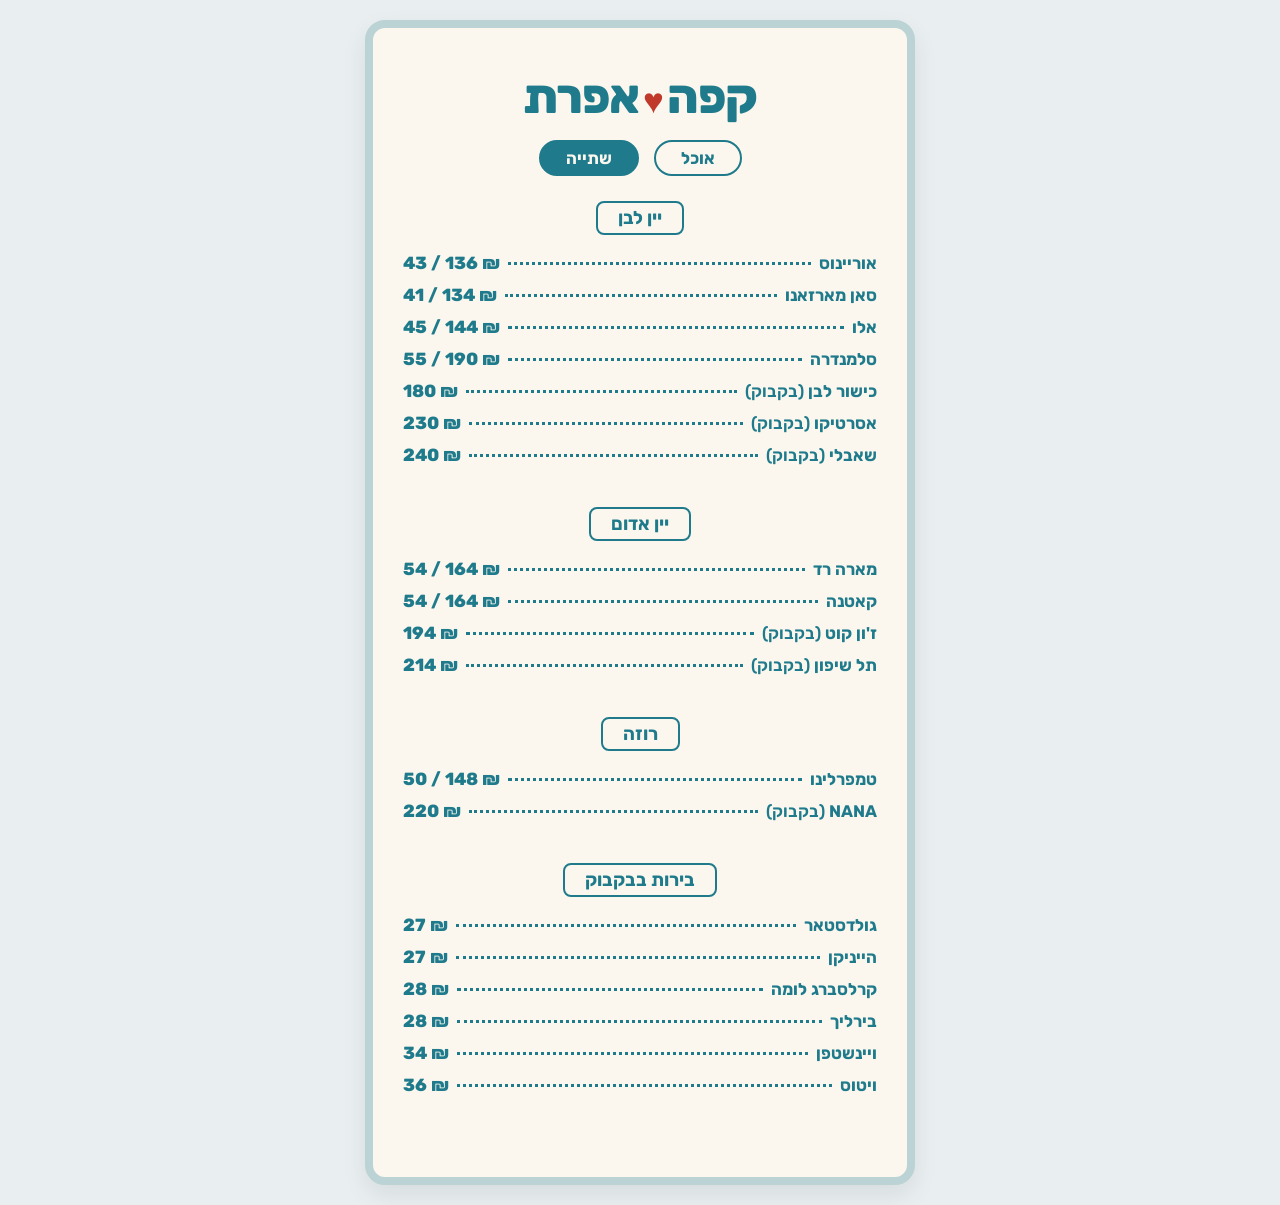
==== drinks.html @ 290d0ab4 "Basic menu" ====
<!DOCTYPE html>
<html lang="he" dir="rtl">
<head>
    <meta charset="UTF-8">
    <meta name="viewport" content="width=device-width, initial-scale=1.0">
    <title>קפה אפרת - תפריט שתייה</title>
    <link rel="stylesheet" href="style.css">
    <link rel="preconnect" href="https://fonts.googleapis.com">
    <link rel="preconnect" href="https://fonts.gstatic.com" crossorigin>
    <link href="https://fonts.googleapis.com/css2?family=Rubik:wght@400;600;700;800&display=swap" rel="stylesheet">
</head>
<body>

<div class="menu-card">
    <header class="header">
        <h1 class="logo">קפה<span class="heart">♥</span>אפרת</h1>
        <!-- סרגל ניווט בין הדפים -->
        <nav class="menu-nav">
            <a href="index.html" class="nav-btn">אוכל</a>
            <a href="drinks.html" class="nav-btn active">שתייה</a>
        </nav>
    </header>

    <main class="menu-content">

        <!-- קטגוריה: יין לבן -->
        <section class="section">
            <div class="category-badge">יין לבן</div>
            <div class="menu-item">
                <span class="item-name">אוריינוס</span>
                <span class="dots"></span>
                <span class="price">43 / 136 ₪</span>
            </div>
            <div class="menu-item">
                <span class="item-name">סאן מארזאנו</span>
                <span class="dots"></span>
                <span class="price">41 / 134 ₪</span>
            </div>
            <div class="menu-item">
                <span class="item-name">אלו</span>
                <span class="dots"></span>
                <span class="price">45 / 144 ₪</span>
            </div>
            <div class="menu-item">
                <span class="item-name">סלמנדרה</span>
                <span class="dots"></span>
                <span class="price">55 / 190 ₪</span>
            </div>
            <div class="menu-item">
                <span class="item-name">כישור לבן <span class="desc">(בקבוק)</span></span>
                <span class="dots"></span>
                <span class="price">180 ₪</span>
            </div>
            <div class="menu-item">
                <span class="item-name">אסרטיקו <span class="desc">(בקבוק)</span></span>
                <span class="dots"></span>
                <span class="price">230 ₪</span>
            </div>
            <div class="menu-item">
                <span class="item-name">שאבלי <span class="desc">(בקבוק)</span></span>
                <span class="dots"></span>
                <span class="price">240 ₪</span>
            </div>
        </section>

        <!-- קטגוריה: יין אדום -->
        <section class="section">
            <div class="category-badge">יין אדום</div>
            <div class="menu-item">
                <span class="item-name">מארה רד</span>
                <span class="dots"></span>
                <span class="price">54 / 164 ₪</span>
            </div>
            <div class="menu-item">
                <span class="item-name">קאטנה</span>
                <span class="dots"></span>
                <span class="price">54 / 164 ₪</span>
            </div>
            <div class="menu-item">
                <span class="item-name">ז'ון קוט <span class="desc">(בקבוק)</span></span>
                <span class="dots"></span>
                <span class="price">194 ₪</span>
            </div>
            <div class="menu-item">
                <span class="item-name">תל שיפון <span class="desc">(בקבוק)</span></span>
                <span class="dots"></span>
                <span class="price">214 ₪</span>
            </div>
        </section>

        <!-- קטגוריה: רוזה -->
        <section class="section">
            <div class="category-badge">רוזה</div>
            <div class="menu-item">
                <span class="item-name">טמפרלינו</span>
                <span class="dots"></span>
                <span class="price">50 / 148 ₪</span>
            </div>
            <div class="menu-item">
                <span class="item-name">NANA <span class="desc">(בקבוק)</span></span>
                <span class="dots"></span>
                <span class="price">220 ₪</span>
            </div>
        </section>

        <!-- קטגוריה: בירות בבקבוק -->
        <section class="section">
            <div class="category-badge">בירות בבקבוק</div>
            <div class="menu-item">
                <span class="item-name">גולדסטאר</span>
                <span class="dots"></span>
                <span class="price">27 ₪</span>
            </div>
            <div class="menu-item">
                <span class="item-name">הייניקן</span>
                <span class="dots"></span>
                <span class="price">27 ₪</span>
            </div>
            <div class="menu-item">
                <span class="item-name">קרלסברג לומה</span>
                <span class="dots"></span>
                <span class="price">28 ₪</span>
            </div>
            <div class="menu-item">
                <span class="item-name">בירליך</span>
                <span class="dots"></span>
                <span class="price">28 ₪</span>
            </div>
            <div class="menu-item">
                <span class="item-name">ויינשטפן</span>
                <span class="dots"></span>
                <span class="price">34 ₪</span>
            </div>
            <div class="menu-item">
                <span class="item-name">ויטוס</span>
                <span class="dots"></span>
                <span class="price">36 ₪</span>
            </div>
        </section>

    </main>
</div>

<script src="script.js"></script>
</body>
</html>
---- style.css ----
:root {
    --primary-teal: #1f7b8c;
    --heart-red: #c0392b;
    --bg-cream: #fbf7ee;
    --text-dark: #1f7b8c;
    --card-border: #bcd3d6;
}

* {
    box-sizing: border-box;
    margin: 0;
    padding: 0;
}

body {
    font-family: 'Rubik', sans-serif;
    background-color: #e9eff1;
    display: flex;
    justify-content: center;
    align-items: center;
    min-height: 100vh;
    padding: 20px 10px;
}

.menu-card {
    background-color: var(--bg-cream);
    width: 100%;
    max-width: 550px;
    padding: 40px 30px;
    border-radius: 20px;
    border: 8px solid var(--card-border);
    box-shadow: 0 10px 25px rgba(0, 0, 0, 0.08);
    position: relative;
}

.header {
    text-align: center;
    margin-bottom: 25px;
}

.logo {
    color: var(--primary-teal);
    font-size: 3rem;
    font-weight: 800;
    letter-spacing: -1px;
    margin-bottom: 15px;
}

.logo .heart {
    color: var(--heart-red);
    margin: 0 4px;
    font-size: 2.2rem;
    vertical-align: middle;
}

/* סרגל ניווט תפריטים */
.menu-nav {
    display: flex;
    justify-content: center;
    gap: 15px;
    margin-bottom: 10px;
}

.nav-btn {
    text-decoration: none;
    color: var(--primary-teal);
    border: 2px solid var(--primary-teal);
    padding: 6px 25px;
    border-radius: 20px;
    font-weight: 700;
    font-size: 1.05rem;
    transition: all 0.2s ease;
}

.nav-btn.active, .nav-btn:hover {
    background-color: var(--primary-teal);
    color: var(--bg-cream);
}

.section {
    display: flex;
    flex-direction: column;
    align-items: center;
    margin-bottom: 30px;
}

.category-badge {
    border: 2px solid var(--primary-teal);
    color: var(--primary-teal);
    font-weight: 700;
    font-size: 1.15rem;
    padding: 4px 20px;
    border-radius: 8px;
    text-align: center;
    margin-bottom: 18px;
    background-color: transparent;
    line-height: 1.2;
}

.menu-item {
    width: 100%;
    display: flex;
    align-items: baseline;
    margin-bottom: 12px;
    font-size: 1.05rem;
    color: var(--primary-teal);
    font-weight: 700;
}

.menu-item.multiline {
    align-items: flex-end;
}

.item-name {
    white-space: nowrap;
}

.desc {
    font-weight: 600;
}

.dots {
    flex-grow: 1;
    border-bottom: 3px dotted var(--primary-teal);
    margin: 0 8px;
    position: relative;
    top: -4px;
}

.price {
    font-weight: 800;
    font-size: 1.1rem;
    white-space: nowrap;
    direction: ltr;
}

/* התאמה לרשתות ומובייל */
@media (max-width: 480px) {
    .menu-card {
        padding: 25px 15px;
        border-width: 5px;
    }

    .logo {
        font-size: 2.4rem;
    }

    .menu-item {
        font-size: 0.95rem;
    }

    .item-name {
        white-space: normal;
    }
}
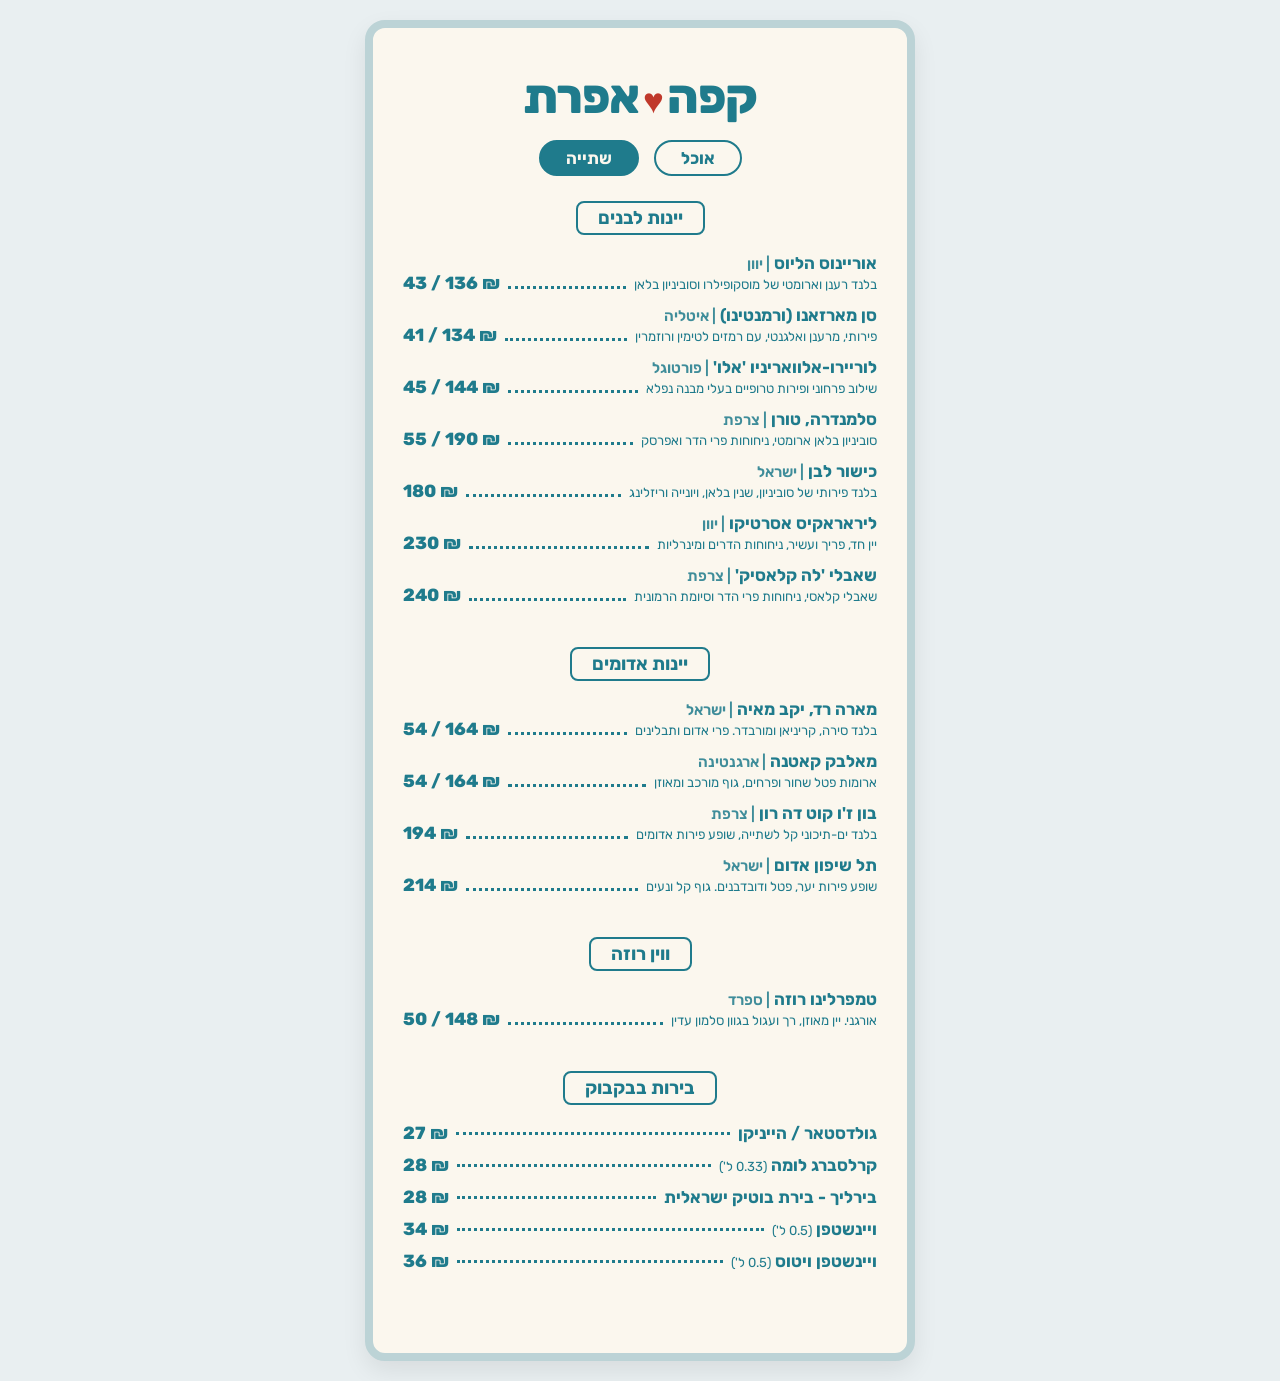
==== commit 939152c1: "Wine descriptions added" ====
--- a/drinks.html
+++ b/drinks.html
@@ -23,66 +23,99 @@
 
     <main class="menu-content">
 
-        <!-- קטגוריה: יין לבן -->
+        <!-- קטגוריה: יינות לבנים -->
         <section class="section">
-            <div class="category-badge">יין לבן</div>
-            <div class="menu-item">
-                <span class="item-name">אוריינוס</span>
+            <div class="category-badge">יינות לבנים</div>
+
+            <div class="menu-item multiline">
+                    <span class="item-name">אוריינוס הליוס <span class="origin">| יוון</span><br>
+                        <span class="desc">בלנד רענן וארומטי של מוסקופילרו וסוביניון בלאן</span>
+                    </span>
                 <span class="dots"></span>
                 <span class="price">43 / 136 ₪</span>
             </div>
-            <div class="menu-item">
-                <span class="item-name">סאן מארזאנו</span>
+
+            <div class="menu-item multiline">
+                    <span class="item-name">סן מארזאנו (ורמנטינו) <span class="origin">| איטליה</span><br>
+                        <span class="desc">פירותי, מרענן ואלגנטי, עם רמזים לטימין ורוזמרין</span>
+                    </span>
                 <span class="dots"></span>
                 <span class="price">41 / 134 ₪</span>
             </div>
-            <div class="menu-item">
-                <span class="item-name">אלו</span>
+
+            <div class="menu-item multiline">
+                    <span class="item-name">לוריירו-אלוואריניו 'אלו' <span class="origin">| פורטוגל</span><br>
+                        <span class="desc">שילוב פרחוני ופירות טרופיים בעלי מבנה נפלא</span>
+                    </span>
                 <span class="dots"></span>
                 <span class="price">45 / 144 ₪</span>
             </div>
-            <div class="menu-item">
-                <span class="item-name">סלמנדרה</span>
+
+            <div class="menu-item multiline">
+                    <span class="item-name">סלמנדרה, טורן <span class="origin">| צרפת</span><br>
+                        <span class="desc">סוביניון בלאן ארומטי, ניחוחות פרי הדר ואפרסק</span>
+                    </span>
                 <span class="dots"></span>
                 <span class="price">55 / 190 ₪</span>
             </div>
-            <div class="menu-item">
-                <span class="item-name">כישור לבן <span class="desc">(בקבוק)</span></span>
+
+            <div class="menu-item multiline">
+                    <span class="item-name">כישור לבן <span class="origin">| ישראל</span><br>
+                        <span class="desc">בלנד פירותי של סוביניון, שנין בלאן, ויונייה וריזלינג</span>
+                    </span>
                 <span class="dots"></span>
                 <span class="price">180 ₪</span>
             </div>
-            <div class="menu-item">
-                <span class="item-name">אסרטיקו <span class="desc">(בקבוק)</span></span>
+
+            <div class="menu-item multiline">
+                    <span class="item-name">ליראראקיס אסרטיקו <span class="origin">| יוון</span><br>
+                        <span class="desc">יין חד, פריך ועשיר, ניחוחות הדרים ומינרליות</span>
+                    </span>
                 <span class="dots"></span>
                 <span class="price">230 ₪</span>
             </div>
-            <div class="menu-item">
-                <span class="item-name">שאבלי <span class="desc">(בקבוק)</span></span>
+
+            <div class="menu-item multiline">
+                    <span class="item-name">שאבלי 'לה קלאסיק' <span class="origin">| צרפת</span><br>
+                        <span class="desc">שאבלי קלאסי, ניחוחות פרי הדר וסיומת הרמונית</span>
+                    </span>
                 <span class="dots"></span>
                 <span class="price">240 ₪</span>
             </div>
         </section>
 
-        <!-- קטגוריה: יין אדום -->
+        <!-- קטגוריה: יינות אדומים -->
         <section class="section">
-            <div class="category-badge">יין אדום</div>
-            <div class="menu-item">
-                <span class="item-name">מארה רד</span>
+            <div class="category-badge">יינות אדומים</div>
+
+            <div class="menu-item multiline">
+                    <span class="item-name">מארה רד, יקב מאיה <span class="origin">| ישראל</span><br>
+                        <span class="desc">בלנד סירה, קריניאן ומורבדר. פרי אדום ותבלינים</span>
+                    </span>
                 <span class="dots"></span>
                 <span class="price">54 / 164 ₪</span>
             </div>
-            <div class="menu-item">
-                <span class="item-name">קאטנה</span>
+
+            <div class="menu-item multiline">
+                    <span class="item-name">מאלבק קאטנה <span class="origin">| ארגנטינה</span><br>
+                        <span class="desc">ארומות פטל שחור ופרחים, גוף מורכב ומאוזן</span>
+                    </span>
                 <span class="dots"></span>
                 <span class="price">54 / 164 ₪</span>
             </div>
-            <div class="menu-item">
-                <span class="item-name">ז'ון קוט <span class="desc">(בקבוק)</span></span>
+
+            <div class="menu-item multiline">
+                    <span class="item-name">בון ז'ו קוט דה רון <span class="origin">| צרפת</span><br>
+                        <span class="desc">בלנד ים-תיכוני קל לשתייה, שופע פירות אדומים</span>
+                    </span>
                 <span class="dots"></span>
                 <span class="price">194 ₪</span>
             </div>
-            <div class="menu-item">
-                <span class="item-name">תל שיפון <span class="desc">(בקבוק)</span></span>
+
+            <div class="menu-item multiline">
+                    <span class="item-name">תל שיפון אדום <span class="origin">| ישראל</span><br>
+                        <span class="desc">שופע פירות יער, פטל ודובדבנים. גוף קל ונעים</span>
+                    </span>
                 <span class="dots"></span>
                 <span class="price">214 ₪</span>
             </div>
@@ -90,49 +123,43 @@
 
         <!-- קטגוריה: רוזה -->
         <section class="section">
-            <div class="category-badge">רוזה</div>
-            <div class="menu-item">
-                <span class="item-name">טמפרלינו</span>
+            <div class="category-badge">ווין רוזה</div>
+
+            <div class="menu-item multiline">
+                    <span class="item-name">טמפרלינו רוזה <span class="origin">| ספרד</span><br>
+                        <span class="desc">אורגני. יין מאוזן, רך ועגול בגוון סלמון עדין</span>
+                    </span>
                 <span class="dots"></span>
                 <span class="price">50 / 148 ₪</span>
-            </div>
-            <div class="menu-item">
-                <span class="item-name">NANA <span class="desc">(בקבוק)</span></span>
-                <span class="dots"></span>
-                <span class="price">220 ₪</span>
             </div>
         </section>
 
         <!-- קטגוריה: בירות בבקבוק -->
         <section class="section">
             <div class="category-badge">בירות בבקבוק</div>
+
             <div class="menu-item">
-                <span class="item-name">גולדסטאר</span>
+                <span class="item-name">גולדסטאר / הייניקן</span>
                 <span class="dots"></span>
                 <span class="price">27 ₪</span>
             </div>
             <div class="menu-item">
-                <span class="item-name">הייניקן</span>
-                <span class="dots"></span>
-                <span class="price">27 ₪</span>
-            </div>
-            <div class="menu-item">
-                <span class="item-name">קרלסברג לומה</span>
+                <span class="item-name">קרלסברג לומה <span class="desc">(0.33 ל')</span></span>
                 <span class="dots"></span>
                 <span class="price">28 ₪</span>
             </div>
             <div class="menu-item">
-                <span class="item-name">בירליך</span>
+                <span class="item-name">בירליך - בירת בוטיק ישראלית</span>
                 <span class="dots"></span>
                 <span class="price">28 ₪</span>
             </div>
             <div class="menu-item">
-                <span class="item-name">ויינשטפן</span>
+                <span class="item-name">ויינשטפן <span class="desc">(0.5 ל')</span></span>
                 <span class="dots"></span>
                 <span class="price">34 ₪</span>
             </div>
             <div class="menu-item">
-                <span class="item-name">ויטוס</span>
+                <span class="item-name">ויינשטפן ויטוס <span class="desc">(0.5 ל')</span></span>
                 <span class="dots"></span>
                 <span class="price">36 ₪</span>
             </div>
--- a/style.css
+++ b/style.css
@@ -134,6 +134,19 @@
     direction: ltr;
 }
 
+.origin {
+    font-weight: 600;
+    font-size: 0.9em;
+    opacity: 0.85;
+}
+
+.desc {
+    font-weight: 400;
+    font-size: 0.82rem;
+    display: inline-block;
+    margin-top: 2px;
+}
+
 /* התאמה לרשתות ומובייל */
 @media (max-width: 480px) {
     .menu-card {
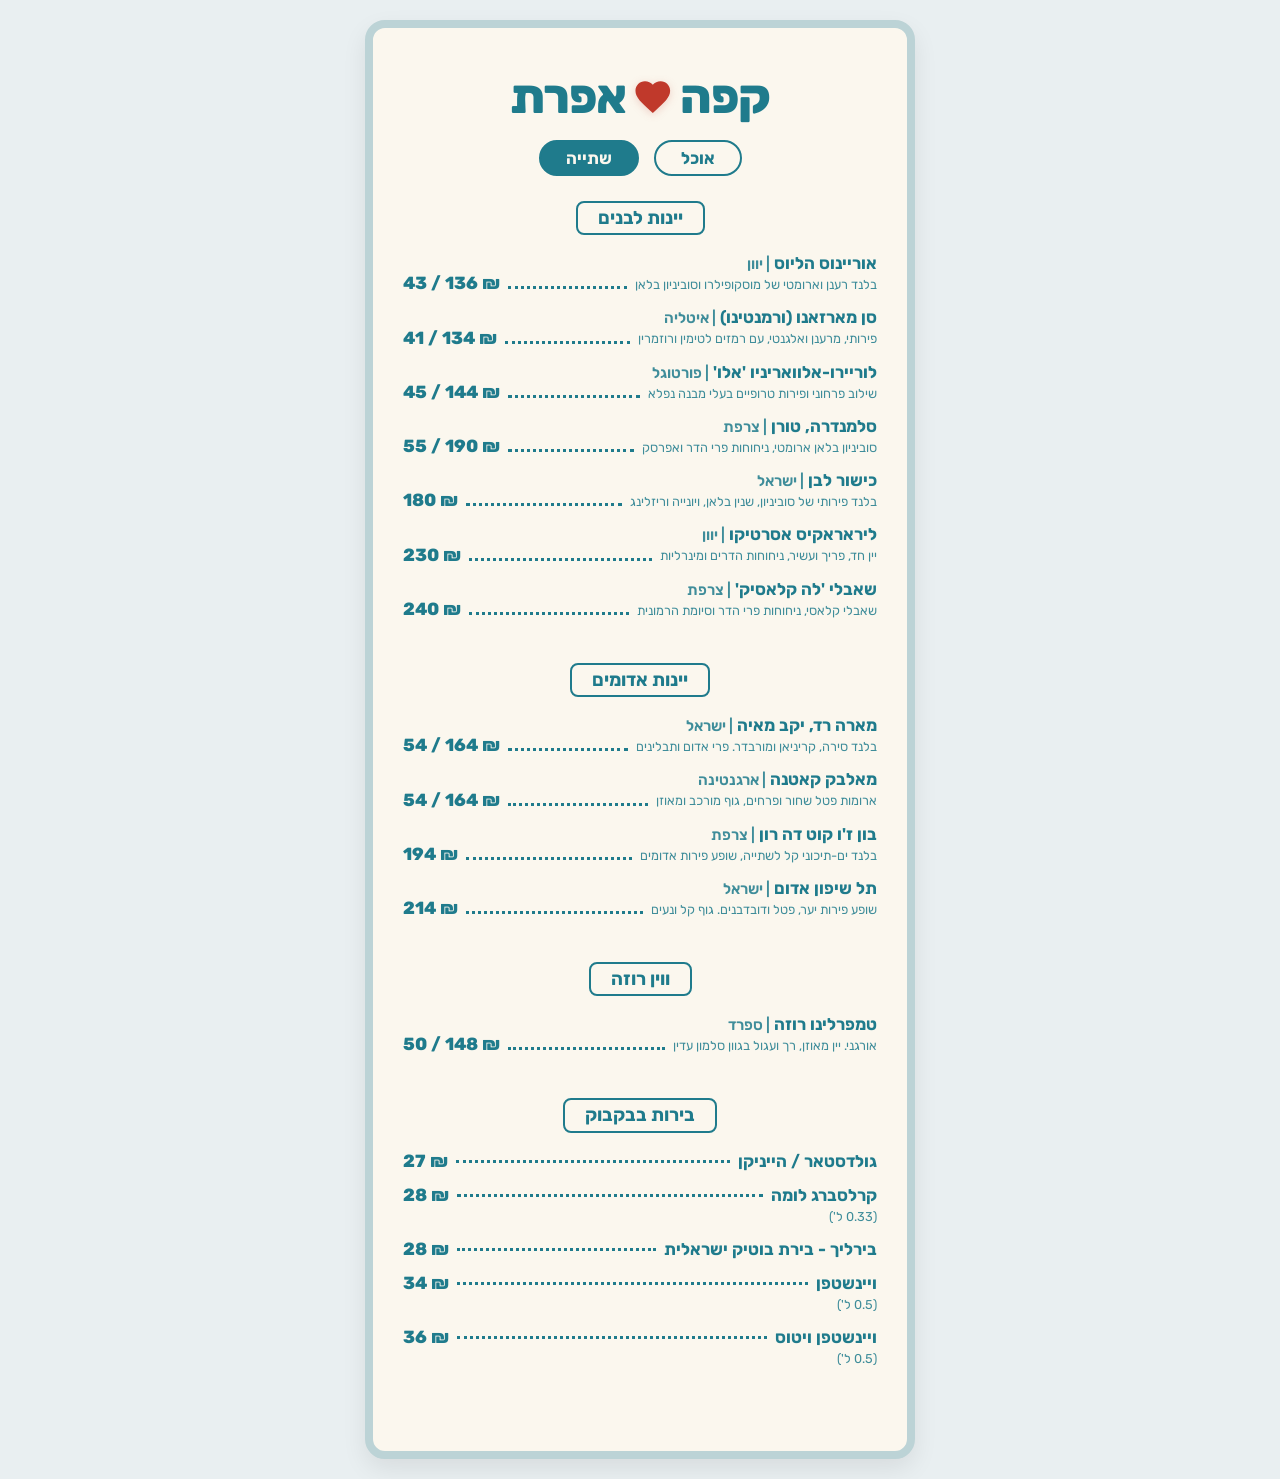
==== commit 11ca7478: "Make header heart bigger and rounder using SVG" ====
--- a/drinks.html
+++ b/drinks.html
@@ -13,8 +13,13 @@
 
 <div class="menu-card">
     <header class="header">
-        <h1 class="logo">קפה<span class="heart">♥</span>אפרת</h1>
-        <!-- סרגל ניווט בין הדפים -->
+        <h1 class="logo">
+            קפה
+            <svg class="heart-icon" viewBox="0 0 24 24" fill="currentColor">
+                <path d="M12 21.35l-1.45-1.32C5.4 15.36 2 12.28 2 8.5 2 5.42 4.42 3 7.5 3c1.74 0 3.41.81 4.5 2.09C13.09 3.81 14.76 3 16.5 3 19.58 3 22 5.42 22 8.5c0 3.78-3.4 6.86-8.55 11.54L12 21.35z"/>
+            </svg>
+            אפרת
+        </h1>
         <nav class="menu-nav">
             <a href="index.html" class="nav-btn">אוכל</a>
             <a href="drinks.html" class="nav-btn active">שתייה</a>
--- a/style.css
+++ b/style.css
@@ -44,13 +44,18 @@
     font-weight: 800;
     letter-spacing: -1px;
     margin-bottom: 15px;
+    display: flex;
+    align-items: center;
+    justify-content: center;
+    gap: 6px;
 }
 
-.logo .heart {
+.heart-icon {
+    width: 2.6rem;
+    height: 2.6rem;
     color: var(--heart-red);
-    margin: 0 4px;
-    font-size: 2.2rem;
     vertical-align: middle;
+    filter: drop-shadow(0 2px 4px rgba(192, 57, 43, 0.2));
 }
 
 /* סרגל ניווט תפריטים */
@@ -101,7 +106,7 @@
     width: 100%;
     display: flex;
     align-items: baseline;
-    margin-bottom: 12px;
+    margin-bottom: 14px;
     font-size: 1.05rem;
     color: var(--primary-teal);
     font-weight: 700;
@@ -112,11 +117,25 @@
 }
 
 .item-name {
-    white-space: nowrap;
+    white-space: normal;
+    display: inline-block;
 }
 
-.desc {
+.origin {
     font-weight: 600;
+    font-size: 0.9em;
+    opacity: 0.85;
+}
+
+/* עיצוב מפורש ועדין לתיאורי היין */
+.menu-item .desc, span.desc {
+    display: block !important;
+    font-weight: 400 !important;
+    font-size: 0.8rem !important;
+    line-height: 1.35;
+    opacity: 0.85;
+    margin-top: 3px;
+    color: var(--primary-teal);
 }
 
 .dots {
@@ -132,19 +151,6 @@
     font-size: 1.1rem;
     white-space: nowrap;
     direction: ltr;
-}
-
-.origin {
-    font-weight: 600;
-    font-size: 0.9em;
-    opacity: 0.85;
-}
-
-.desc {
-    font-weight: 400;
-    font-size: 0.82rem;
-    display: inline-block;
-    margin-top: 2px;
 }
 
 /* התאמה לרשתות ומובייל */
@@ -165,4 +171,12 @@
     .item-name {
         white-space: normal;
     }
-}+    .logo {
+        font-size: 2.4rem;
+    }
+
+    .heart-icon {
+        width: 2.1rem;
+        height: 2.1rem;
+    }
+}
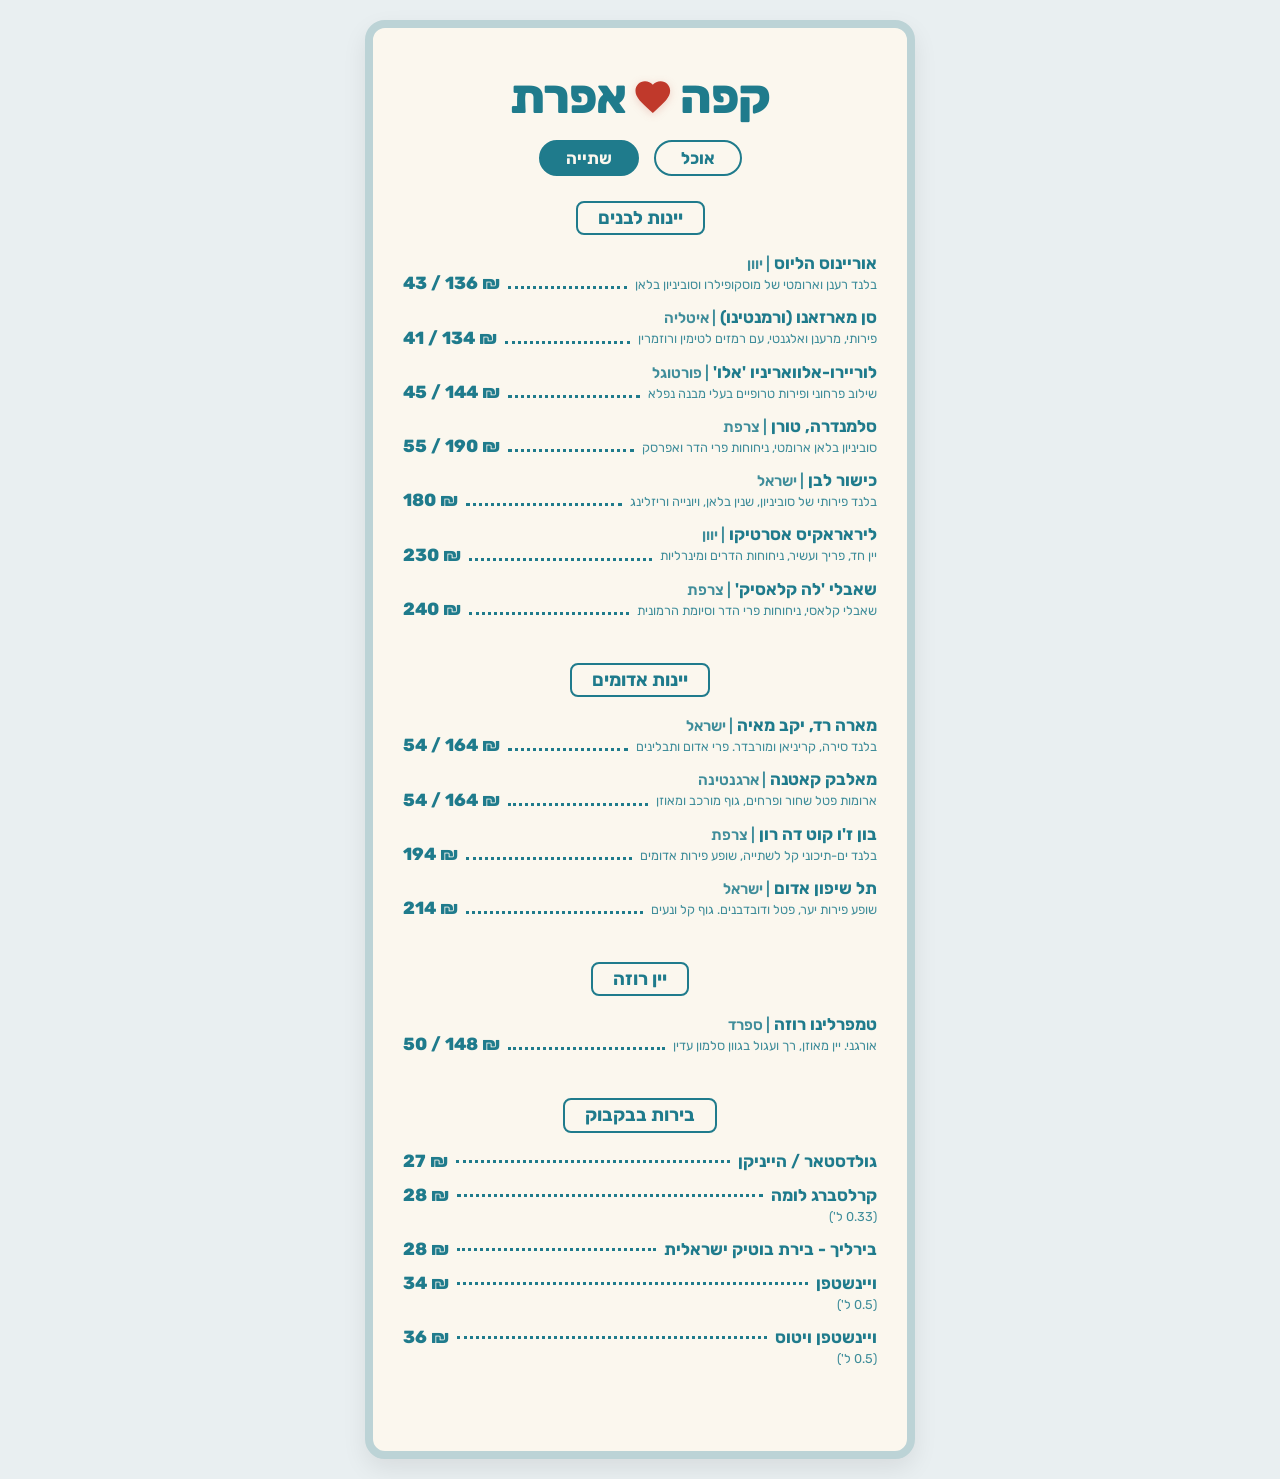
==== commit 80c4a3ef: "Writing fixed" ====
--- a/drinks.html
+++ b/drinks.html
@@ -128,7 +128,7 @@
 
         <!-- קטגוריה: רוזה -->
         <section class="section">
-            <div class="category-badge">ווין רוזה</div>
+            <div class="category-badge">יין רוזה</div>
 
             <div class="menu-item multiline">
                     <span class="item-name">טמפרלינו רוזה <span class="origin">| ספרד</span><br>
